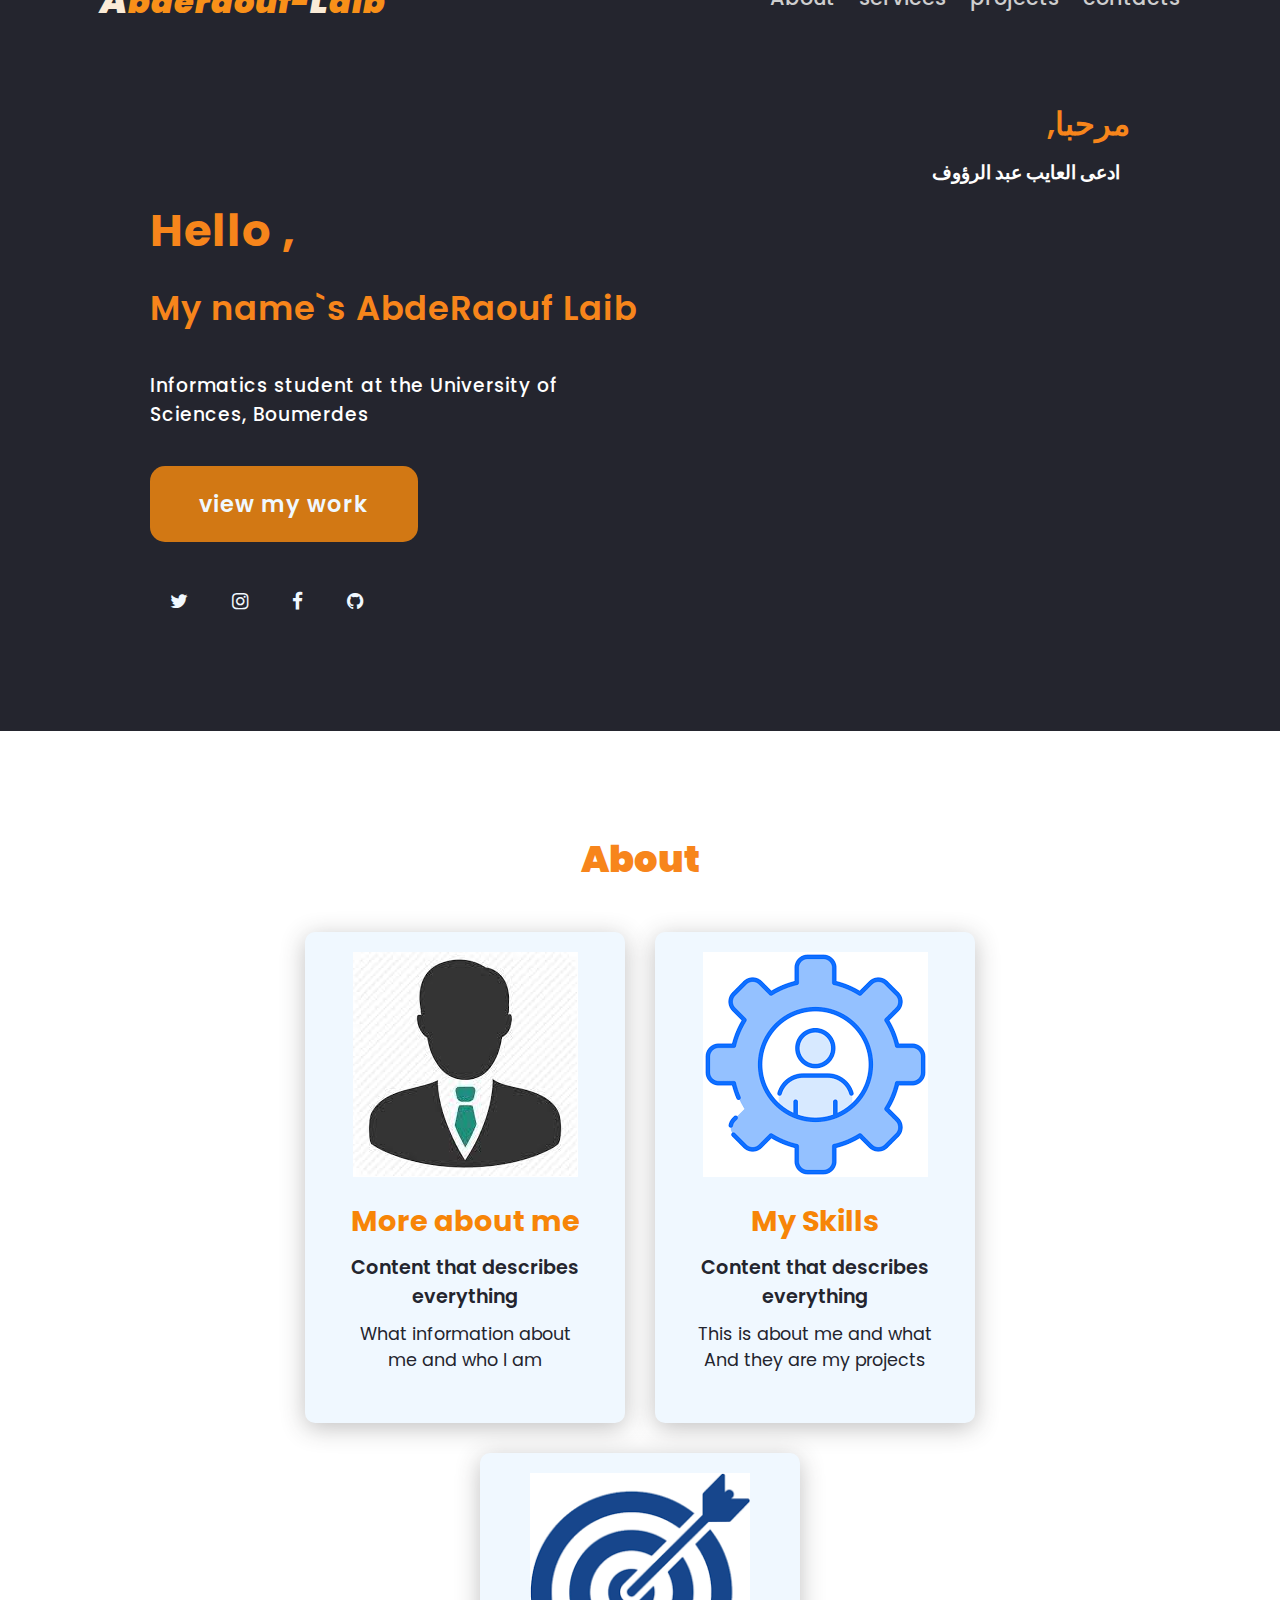
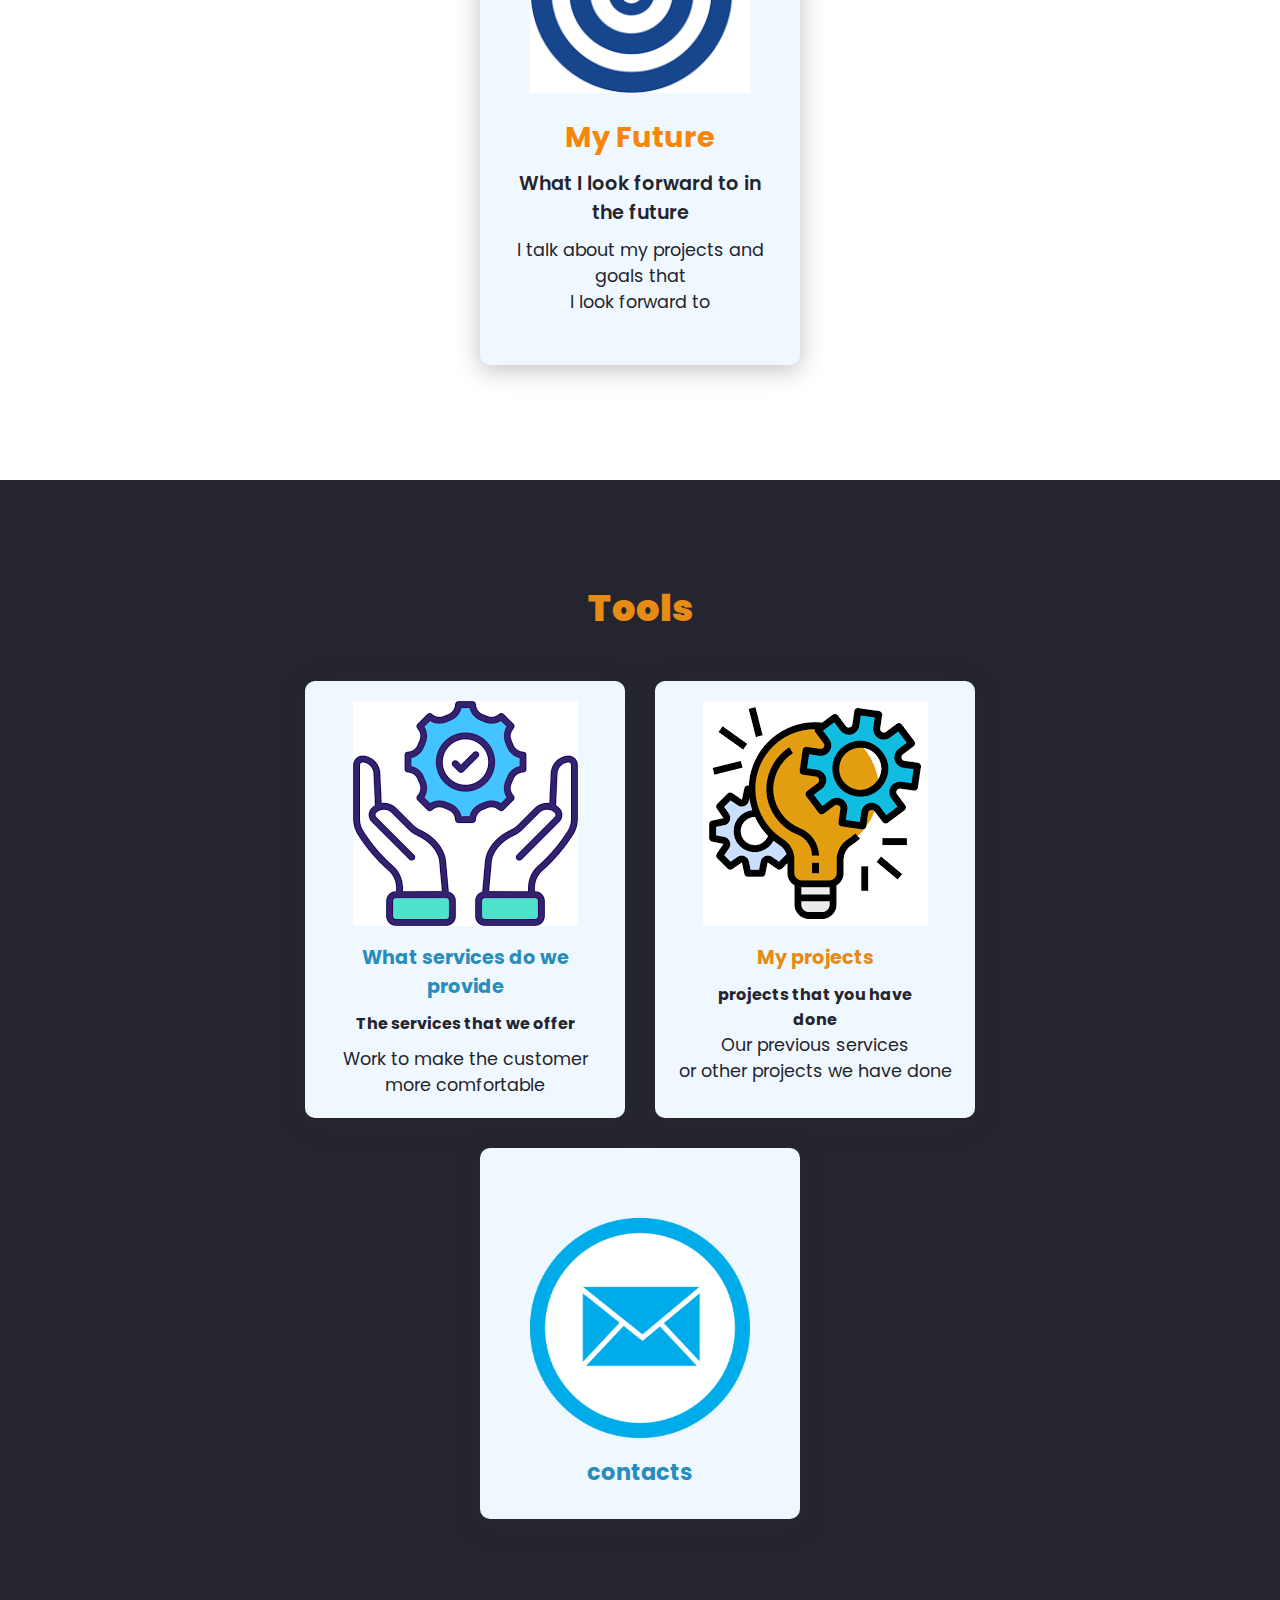
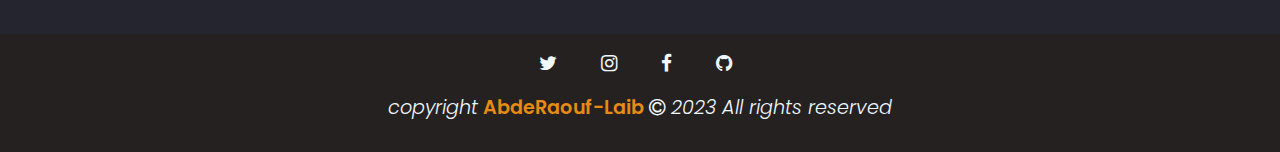
==== index.html @ 7e6e9ca3 "index file" ====
<!DOCTYPE html>
<html lang="en">
<head>
    <meta charset="UTF-8">
    <meta http-equiv="X-UA-Compatible" content="IE=edge">
    <meta name="viewport" content="width=device-width, initial-scale=1.0">
    <link rel="stylesheet" herf="https://cdnjs.cloudflare.com/ajax/libs/font-awesome/6.4.0/css/all.min.css">
    <link rel="stylesheet" href="https://cdnjs.cloudflare.com/ajax/libs/font-awesome/4.7.0/css/font-awesome.min.css">
    <link rel="stylesheet" href="style.css">
    <link rel="stylesheet" href="https://fonts.googleapis.com/css2?family=Material+Symbols+Outlined:opsz,wght,FILL,GRAD@20..48,100..700,0..1,-50..200">
    <title >AbdeRaouf_Laib</title>
</head>
<body>
    <header>
        <a href="#" class="logo" href="profil"><i><span>A</span>bde<span></span>raouf-<span>L</span>aib</i></a>
        <nav class="navigation">
            <a href="about.html">About</a>
            <a href="#service">services</a>
            <a href="#projects">projects</a>
            <a href="contacts.html">contacts</a>
        </nav>
    </header>
    <div class="page">
        <section class="main" id="profil">
            <div>
                <h1 dir="rtl">مرحبا,</h1>
                <h4 dir="rtl">ادعى العايب عبد الرؤوف</h4>
                <h2>Hello ,</h2>
                <h3><span> My name`s AbdeRaouf Laib</span></h2>
                <h3>Informatics student at the University of<br> Sciences, Boumerdes</h3>
                <a href="#projects" class="main-btn">view my work</a>
                <div class="social-icons">
                    <a href="https://twitter.com/laib_abderaouf" class="fa fa-twitter"></a>
                    <a href="https://www.instagram.com/sempayraouf/" class="fa fa-instagram"></a>
                    <a href="https://www.facebook.com/profile.php?id=100063469233881" class="fa fa-facebook"></a>
                    <a href="https://github.com/AbdeRaouf-Laib"class="fa fa-github"></a>
                </div>
            </div>
        </section>
        <section class="cards" id="about">
            <h2 class="title">About</h2>
            <div class="content">
                <div class="card">
                    <a href="about.html">            
                        <div class="icon">
                            <img src="image1.jpeg"></img>
                        </div>
                        <div class="info">
                            <h3>More about me </h3>
                            <h4>Content that describes everything</h4>
                            <p> What information about <br>me and who I am  </p>
                        </div>
                    </a>
                </div>
                <div class="card">
                    <a href="skill.html">
                        <div class="icon">
                            <img src="images 4.png"></img>
                        </div>
                        <div class="info">
                            <h3>My Skills</h3>
                            <h4>Content that describes everything</h4>
                            <p> This is about me and what And they are my projects</p>  
                        </div>
                    </a>
                </div>
                <div class="card">
                    <div class="icon">
                        <img src="image4.png" width="220"  ></img>
                    </div>
                    <div class="info">
                        <h3>My Future</h3>
                        <h4>What I look forward to in the future</h4>
                        <p> I talk about my projects and <br> goals that<br> I look forward to</p>
                    </div>
                </div>
            </div>     
        </section>
        <section class="cards1" id="projects">
            <h2 class="title2">Tools</h2>
            <div class="content">
                <div class="card">
                    <a>
                        <div class="icon1">
                            <img src="image.png"></img>
                        </div>
                        <div class="service">
                            <h3>What services do we provide </h3>
                            <h4>The services that we offer</h4>
                            <p> Work to make the customer <br>more comfortable </p>
                        </div>
                    </a>
                </div>
                <div class="card">
                <a href="projects.html">
                        <div class="icon1">
                            <img src="images2.png"></img>
                        </div>
                        <div class="projects">
                            <h3>My projects</h3>
                            <h4>projects that you have<br> done</h4>
                            <p>Our previous services <br>or other projects we have done</p>
                        </div>
                    </a>
                    </div>      
                
            <div class="card">
                <a href="contacts.html">
                    <div class="icon2">
                        <img src="image5.png" width="220"></img>
                    </div>
                    <div class="contact">
                        <h3>contacts</h3>
                        <h4></h4>
                        
                    </div>
                </a>    
            </div>
            </div>
        </section>
    </div>
     <footer class="footer">
        <div class="social-icons">
            <a href="https://twitter.com/laib_abderaouf" class="fa fa-twitter"></a>
            <a href="https://www.instagram.com/sempayraouf/" class="fa fa-instagram"></a>
            <a href="https://www.facebook.com/profile.php?id=100063469233881" class="fa fa-facebook"></a>
            <a href="https://github.com/AbdeRaouf-Laib" class="fa fa-github"></a>
        </div>
        <div class="title-footer">
            <p ><i>copyright</i> <span>AbdeRaouf-Laib </span> <i><i class="fa fa-copyright" aria-hidden="true"></i> 2023 All rights reserved</i></p >
        </div>
    </footer>
</body>
</html>
---- style.css ----
@import url('https://fonts.googleapis.com/css2?family=Poppins:ital,wght@0,100;0,200;0,300;0,400;0,500;0,600;0,700;0,800;0,900;1,100;1,200;1,300;1,400;1,500;1,600;1,700;1,800;1,900&display=swap');
*{
    font-family: 'Poppins', sans-serif;
    margin: 0;
    padding: 0;
    box-sizing: border-box;
    scroll-behavior: smooth;
}
header{
    background-color: aliceblue;
    width: 100%;
    position: fixed;
    z-index: 999;
    display: flex;
    justify-content:space-between;
    align-self: center;
    padding: 10px 100px;
}
header{
    background-color: rgb(36, 37, 46);
}
header a span{
    color:antiquewhite ;
    font-size: 1.1em;
}
.logo {
    text-decoration: none;
    color: rgb(248, 144, 25);
    font-weight: 1000;
    font-size: 2em;
    letter-spacing: 1px; 
}
.navigation{
    padding-top: 8px;
}
.navigation a{
    color: rgb(206, 206, 206);
    text-decoration: none;
    font-size: 1.3em ;
    font-weight: 500;
    padding-left:20px;
    padding-top: 30px;
}
.navigation a:hover{
    color: rgb(247, 133, 27);
    transform: scale(1.05);
    transition: 0.8s ease;
}
section{
    padding: 100px 150px;
    color: rgb(255, 255, 255);
    text-decoration: none;
}
.main{
    width: 100%;
    min-width: 100vh;
    display:block;
    align-items: center;
    background-color: rgb(36, 37, 46);
    background-size: cover;
    background-position:center;
    background-attachment: fixed;
}
.main h1{
    color: rgb(247, 133, 27);
    font-size:2em;
    font-weight: 600;
}
.main h2{
    margin-top: 10px;
    color: rgb(247, 133, 27);
    font-size: 2.8em;
    font-weight: 2000;
    letter-spacing: 1px;
}
.main h3{
    margin-top: 10px;
    color: rgb(255, 255, 255);
    font-size: 2;
    font-weight: 500;
    letter-spacing: 1px;
    margin-top: 10px;
    margin-bottom: 37px;
}
.main span{
    display: inline-block;
    margin-top: 10px;
    color: rgb(247, 133, 27);
    font-size:1.8em;
    font-weight: 600;
}
.main h4{
    margin-top: 10px;
    color: rgb(255, 254, 253);
    font-size: 1.2em;
    font: weight 700px;
    padding-right: 10px;
    letter-spacing: 3px;
}
.main-btn{
    color: aliceblue;
    background-color:rgb(210, 120, 20) ;
    text-decoration: none;
    font-size: 1.4em;
    font-weight: 600;
    display: inline-block;
    padding: 0.9375em 2.1875em;
    letter-spacing: 1px;
    border-radius: 15px;
    margin-bottom: 30px;
}
.main-btn:hover{
    color: rgb(36, 37, 46);
    background-color: rgb(240, 95, 20);
    letter-spacing: 1px;
    transform: scale(1.1);
    transition: 0.6s ease;
}
.social-icons a{
    color: aliceblue;
    font-size: 1.2em;
    padding:20px;
    text-decoration: none;
}

.title{
    display: flex;
    justify-content: center;
    color: rgb(247, 133, 27);
    font-size: 2.3em;
    font-weight: 850;
    margin-bottom:30px ;
}

.card{
    background-color:aliceblue;
    width: 20em;
    box-shadow: 0 5px 25px rgba(49, 48, 48, 0.3);
    border-radius: 10px;
    padding: 20px;
    margin: 15px;
}
.card:hover{
    transform: scale(1.1);
    transition: 0.9s ease;  
}
section a{
    text-decoration: none;
}
.icon{
    color:rgb(247, 133, 7);
    font-size:2em;
    text-align:center;
}
.content{
    display: flex;
    text-align: center;
    justify-content: center;
    flex-direction: row;
    flex-wrap: wrap;
    
}
.info h3{
    color:rgb(247, 133, 7);
    font-size: 1.8em;
    font-weight: 700;
    margin: 10px;
}
.info h4{
    color:rgb(36, 37, 46);
    font-size: 1.2em;
    font-weight: 600;
    margin: 10px;
}
.info p{
    color:rgb(36, 37, 46) ;
    font-size: 1.2em;
    font-weight: 500;
    margin: 10px;
    padding-bottom: 20px;
}
.title2{
    display: flex;
    justify-content: center;
    color: rgb(230, 139, 20);
    font-size: 2.3em;
    font-weight: 850;
    margin-bottom:30px ;
}
.service h3{
    color:rgb(41, 141, 187);
    font-size: 1.2em;
    font-weight: 700;
    margin: 10px;
}
.service h4{
    margin: 10px;
}
.projects h3{
    color:rgb(230, 139, 20);
    font-size: 1.2em;
    font-weight: 700;
    margin: 10px;
}
.icon2{
    padding-top: 50px;
}
.contact{
    color:rgb(41, 141, 187);
    font-size: 1.2em;
    font-weight: 700;
    margin: 10px;
}
.cards1{
    background-color: rgb(36, 37, 46) ;
}

.projects h4 {
    color:rgb(36, 37, 46);
} 
.contact h4 {
    color:rgb(36, 37, 46);
} 
.service h4 {
    color:rgb(36, 37, 46);
}
.card p{
    font-size: 1.1em;
    font-weight: 400;  
}
.service p {
    color:rgb(36, 37, 46);
} 
.contact p {
    color:rgb(36, 37, 46);
} 
.projects p {
    color:rgb(36, 37, 46);
}
footer{
    background-color: rgb(37, 33, 33);
    color:aliceblue;
    padding: em;
}
.title-footer{
    font-size: 1.2em;
    font-weight: 350;
    text-align: center;
    padding-bottom: 30px;
}
.title-footer span{
    font-weight: 600;
    color: rgb(230, 139, 20);
}
.footer .social-icons{
    font-size: 1em;
    text-align: center;
    padding: 0 10px 0 0;
}


@media (max-width:1023px){
    header{
        padding: 12px 20px;
    }

    .navigation a{
        padding-left: 10px;
    }

    .title{
        font-size: 1.8em;
    }

    section{
        padding: 80px 20px;
    }

    .main-content h2{
        font-size: 1em;
    }

    .main-content h3{
        font-size: 1.6em;
    }

    .content{
        flex-direction: column;
        align-items: center;
    }

}
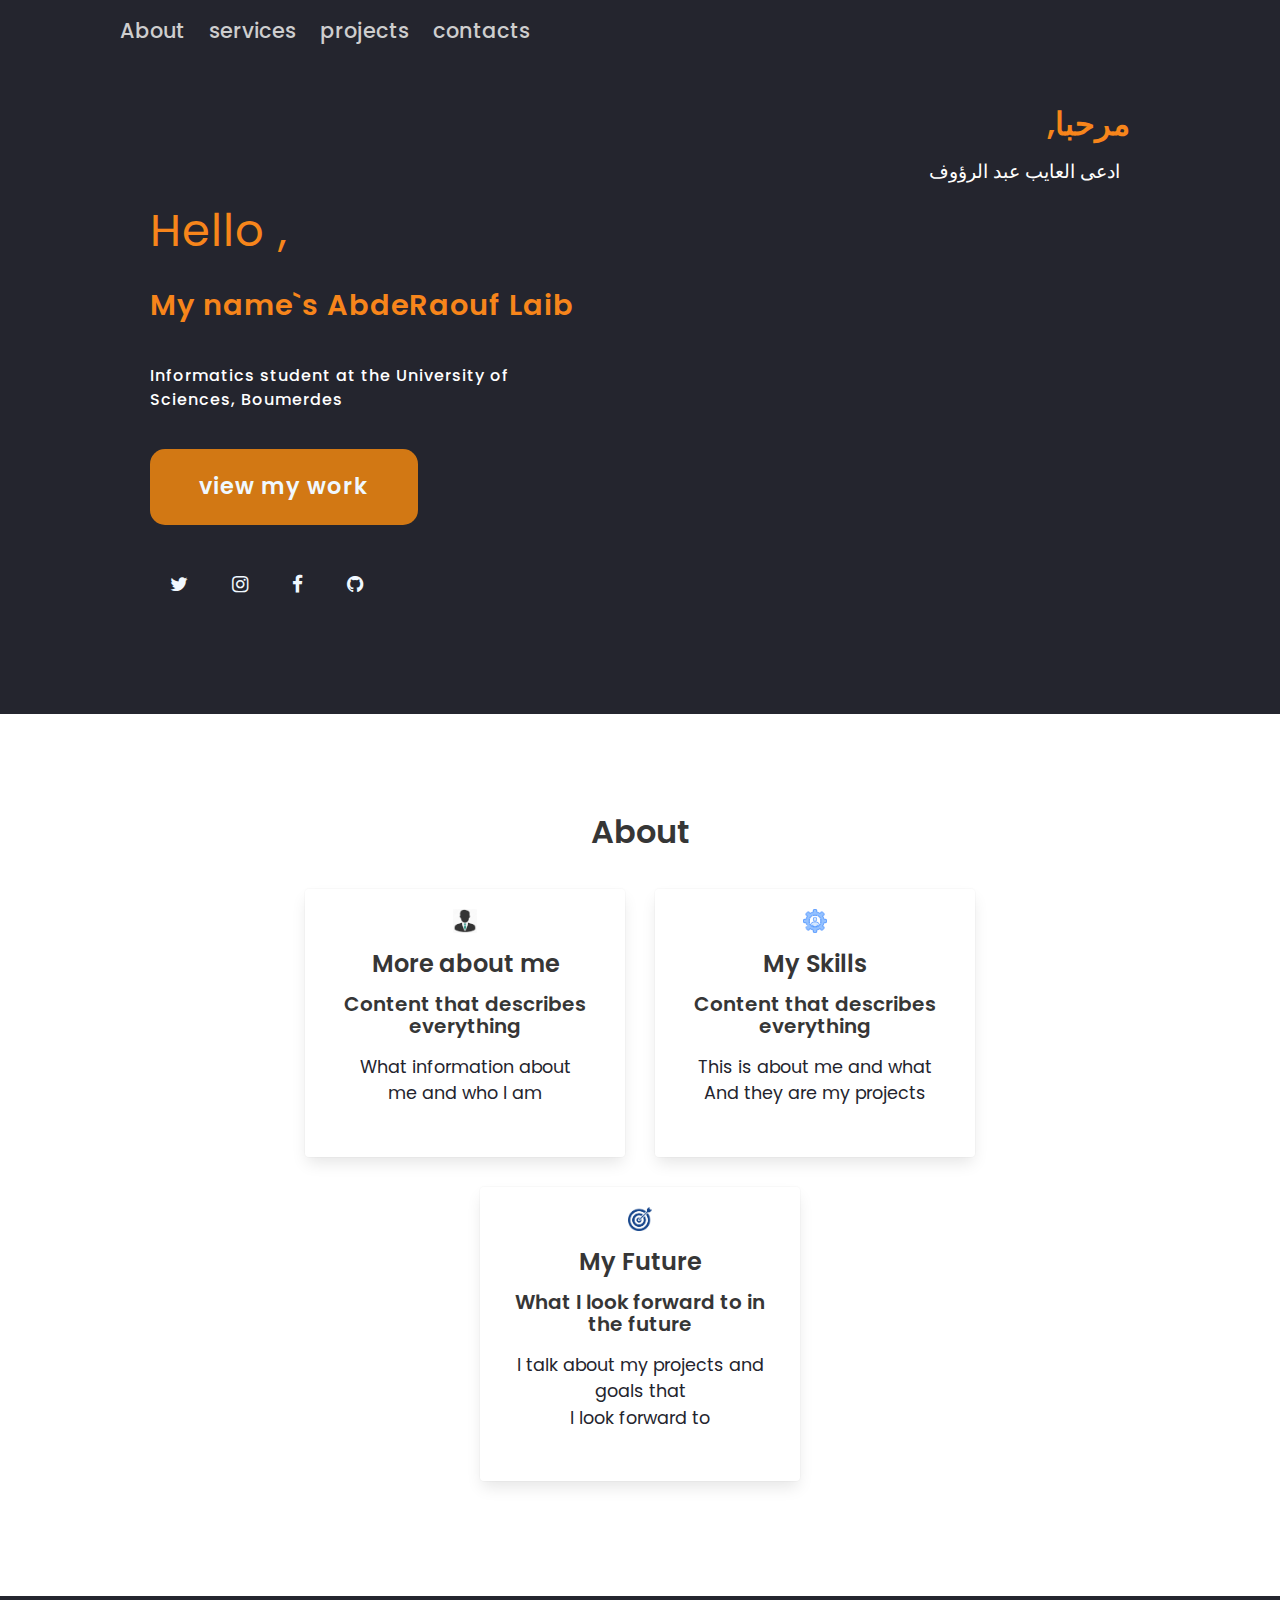
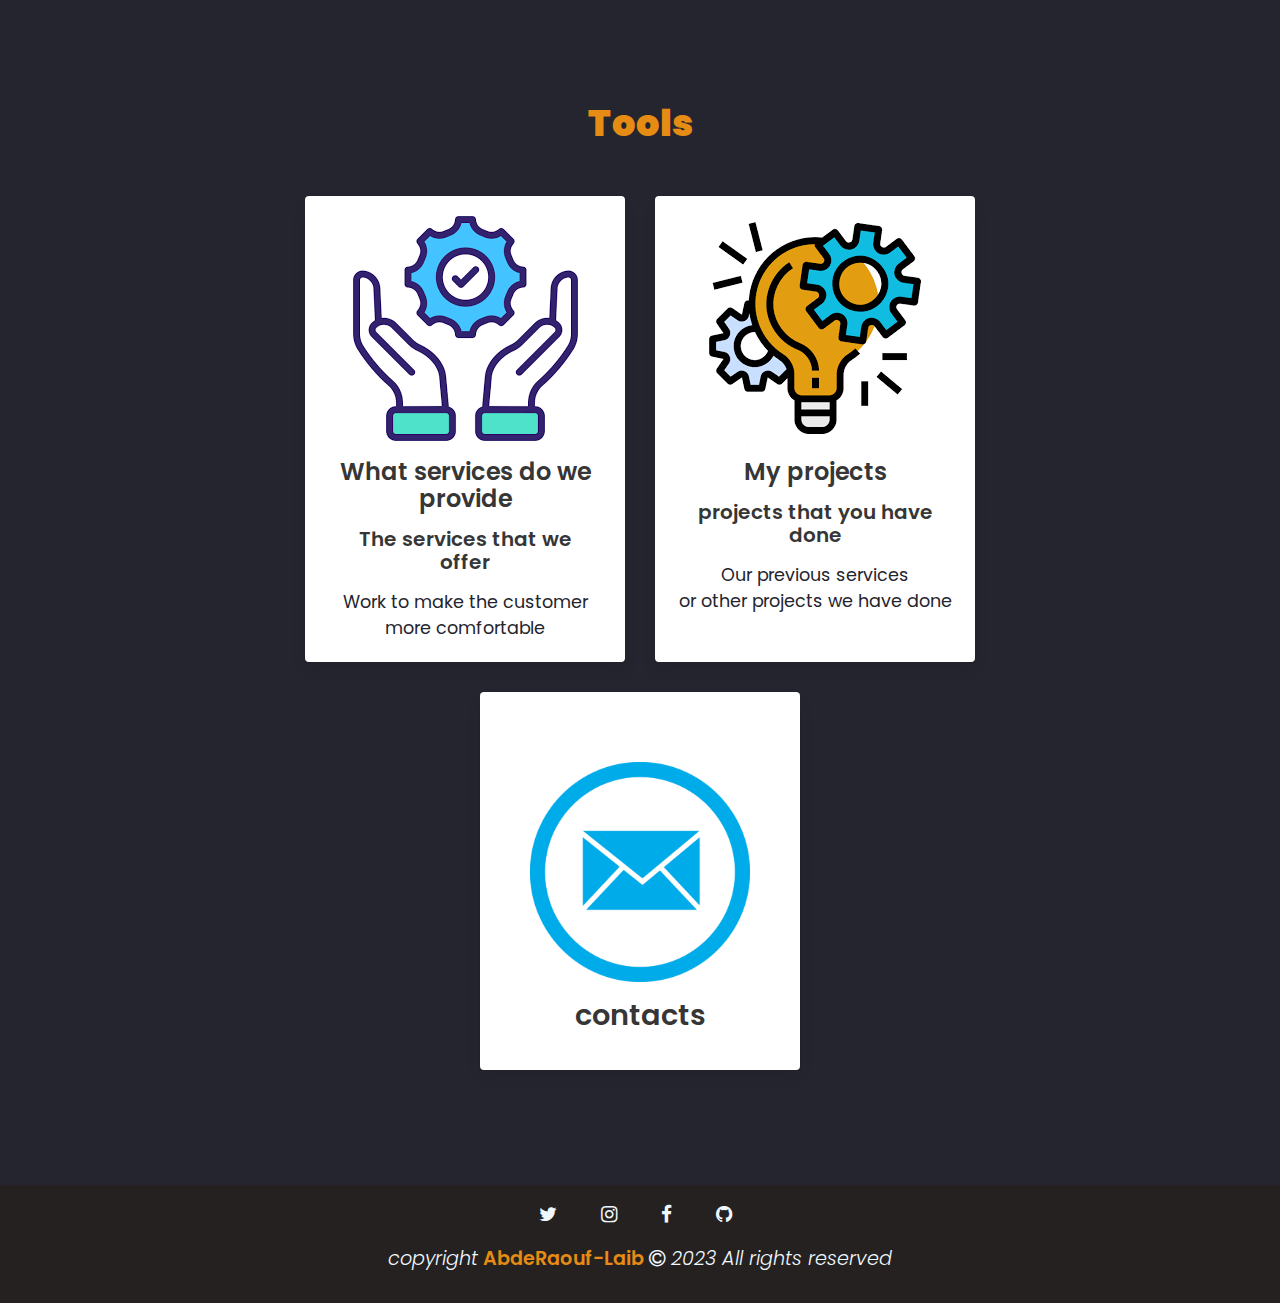
==== commit 0c15d324: "Restructure project and using Bulma CSS" ====
--- a/index.html
+++ b/index.html
@@ -6,7 +6,8 @@
     <meta name="viewport" content="width=device-width, initial-scale=1.0">
     <link rel="stylesheet" herf="https://cdnjs.cloudflare.com/ajax/libs/font-awesome/6.4.0/css/all.min.css">
     <link rel="stylesheet" href="https://cdnjs.cloudflare.com/ajax/libs/font-awesome/4.7.0/css/font-awesome.min.css">
-    <link rel="stylesheet" href="style.css">
+    <link rel="stylesheet" href="assets/css/style.css">
+    <link rel="stylesheet" href="assets/css/bulma.min.css">
     <link rel="stylesheet" href="https://fonts.googleapis.com/css2?family=Material+Symbols+Outlined:opsz,wght,FILL,GRAD@20..48,100..700,0..1,-50..200">
     <title >AbdeRaouf_Laib</title>
 </head>
@@ -28,7 +29,10 @@
                 <h2>Hello ,</h2>
                 <h3><span> My name`s AbdeRaouf Laib</span></h2>
                 <h3>Informatics student at the University of<br> Sciences, Boumerdes</h3>
-                <a href="#projects" class="main-btn">view my work</a>
+                <div class="div-btn">
+                    <a href="#projects" class="main-btn">view my work</a>
+                </div>
+                
                 <div class="social-icons">
                     <a href="https://twitter.com/laib_abderaouf" class="fa fa-twitter"></a>
                     <a href="https://www.instagram.com/sempayraouf/" class="fa fa-instagram"></a>
@@ -43,7 +47,7 @@
                 <div class="card">
                     <a href="about.html">            
                         <div class="icon">
-                            <img src="image1.jpeg"></img>
+                            <img src="assets/images/image1.jpeg"></img>
                         </div>
                         <div class="info">
                             <h3>More about me </h3>
@@ -55,7 +59,7 @@
                 <div class="card">
                     <a href="skill.html">
                         <div class="icon">
-                            <img src="images 4.png"></img>
+                            <img src="assets/images/images 4.png"></img>
                         </div>
                         <div class="info">
                             <h3>My Skills</h3>
@@ -66,7 +70,7 @@
                 </div>
                 <div class="card">
                     <div class="icon">
-                        <img src="image4.png" width="220"  ></img>
+                        <img src="assets/images/image4.png" width="220"  ></img>
                     </div>
                     <div class="info">
                         <h3>My Future</h3>
@@ -82,7 +86,7 @@
                 <div class="card">
                     <a>
                         <div class="icon1">
-                            <img src="image.png"></img>
+                            <img src="assets/images/image.png"></img>
                         </div>
                         <div class="service">
                             <h3>What services do we provide </h3>
@@ -94,7 +98,7 @@
                 <div class="card">
                 <a href="projects.html">
                         <div class="icon1">
-                            <img src="images2.png"></img>
+                            <img src="assets/images/images2.png"></img>
                         </div>
                         <div class="projects">
                             <h3>My projects</h3>
@@ -107,7 +111,7 @@
             <div class="card">
                 <a href="contacts.html">
                     <div class="icon2">
-                        <img src="image5.png" width="220"></img>
+                        <img src="assets/images/image5.png" width="220"></img>
                     </div>
                     <div class="contact">
                         <h3>contacts</h3>
@@ -119,7 +123,7 @@
             </div>
         </section>
     </div>
-     <footer class="footer">
+     <footer>
         <div class="social-icons">
             <a href="https://twitter.com/laib_abderaouf" class="fa fa-twitter"></a>
             <a href="https://www.instagram.com/sempayraouf/" class="fa fa-instagram"></a>
--- a/assets/css/style.css
+++ b/assets/css/style.css
@@ -0,0 +1,507 @@
+@import url('https://fonts.googleapis.com/css2?family=Poppins:ital,wght@0,100;0,200;0,300;0,400;0,500;0,600;0,700;0,800;0,900;1,100;1,200;1,300;1,400;1,500;1,600;1,700;1,800;1,900&display=swap');
+*{
+    font-family: 'Poppins', sans-serif;
+    margin: 0;
+    padding: 0;
+    box-sizing: border-box;
+    scroll-behavior: smooth;
+}
+header{
+    background-color: aliceblue;
+    width: 100%;
+    position: fixed;
+    z-index: 999;
+    display: flex;
+    justify-content:space-between;
+    align-self: center;
+    padding: 10px 100px;
+}
+header{
+    background-color: rgb(36, 37, 46);
+}
+header a span{
+    color:antiquewhite ;
+    font-size: 1.1em;
+}
+.logo {
+    text-decoration: none;
+    color: rgb(248, 144, 25);
+    font-weight: 1000;
+    font-size: 2em;
+    letter-spacing: 1px; 
+}
+.navigation{
+    padding-top: 8px;
+}
+.navigation a{
+    color: rgb(206, 206, 206);
+    text-decoration: none;
+    font-size: 1.3em ;
+    font-weight: 500;
+    padding-left:20px;
+    padding-top: 30px;
+}
+.navigation a:hover{
+    color: rgb(247, 133, 27);
+    transform: scale(1.05);
+    transition: 0.8s ease;
+}
+section{
+    padding: 100px 150px;
+    color: rgb(255, 255, 255);
+    text-decoration: none;
+}
+.main{
+    width: 100%;
+    min-width: 100vh;
+    display:block;
+    align-items: center;
+    background-color: rgb(36, 37, 46);
+    background-size: cover;
+    background-position:center;
+    background-attachment: fixed;
+}
+.main h1{
+    color: rgb(247, 133, 27);
+    font-size:2em;
+    font-weight: 600;
+}
+.main h2{
+    margin-top: 10px;
+    color: rgb(247, 133, 27);
+    font-size: 2.8em;
+    font-weight: 2000;
+    letter-spacing: 1px;
+}
+.main h3{
+    margin-top: 10px;
+    color: rgb(255, 255, 255);
+    font-size: 2;
+    font-weight: 500;
+    letter-spacing: 1px;
+    margin-top: 10px;
+    margin-bottom: 37px;
+}
+.main span{
+    display: inline-block;
+    margin-top: 10px;
+    color: rgb(247, 133, 27);
+    font-size:1.8em;
+    font-weight: 600;
+}
+.main h4{
+    margin-top: 10px;
+    color: rgb(255, 254, 253);
+    font-size: 1.2em;
+    font: weight 700px;
+    padding-right: 10px;
+    letter-spacing: 3px;
+}
+.main-btn{
+    color: aliceblue;
+    background-color:rgb(210, 120, 20) ;
+    text-decoration: none;
+    font-size: 1.4em;
+    font-weight: 600;
+    display: inline-block;
+    padding: 0.9375em 2.1875em;
+    letter-spacing: 1px;
+    border-radius: 15px;
+    margin-bottom: 30px;
+}
+.main-btn:hover{
+    color: rgb(36, 37, 46);
+    background-color: rgb(240, 95, 20);
+    letter-spacing: 1px;
+    transform: scale(1.1);
+    transition: 0.6s ease;
+}
+.social-icons a{
+    color: aliceblue;
+    font-size: 1.2em;
+    padding:20px;
+    text-decoration: none;
+}
+.title{
+    display: flex;
+    justify-content: center;
+    color: rgb(247, 133, 27);
+    font-size: 2.3em;
+    font-weight: 850;
+    margin-bottom:30px ;
+}
+.card{
+    background-color:aliceblue;
+    width: 20em;
+    box-shadow: 0 5px 25px rgba(49, 48, 48, 0.3);
+    border-radius: 10px;
+    padding: 20px;
+    margin: 15px;
+}
+.card:hover{
+    transform: scale(1.1);
+    transition: 0.9s ease;  
+}
+section a{
+    text-decoration: none;
+}
+.icon{
+    color:rgb(247, 133, 7);
+    font-size:2em;
+    text-align:center;
+}
+.content{
+    display: flex;
+    text-align: center;
+    justify-content: center;
+    flex-direction: row;
+    flex-wrap: wrap;
+    
+}
+.info h3{
+    color:rgb(247, 133, 7);
+    font-size: 1.8em;
+    font-weight: 700;
+    margin: 10px;
+}
+.info h4{
+    color:rgb(36, 37, 46);
+    font-size: 1.2em;
+    font-weight: 600;
+    margin: 10px;
+}
+.info p{
+    color:rgb(36, 37, 46) ;
+    font-size: 1.2em;
+    font-weight: 500;
+    margin: 10px;
+    padding-bottom: 20px;
+}
+.title2{
+    display: flex;
+    justify-content: center;
+    color: rgb(230, 139, 20);
+    font-size: 2.3em;
+    font-weight: 850;
+    margin-bottom:30px ;
+}
+.service h3{
+    color:rgb(41, 141, 187);
+    font-size: 1.2em;
+    font-weight: 700;
+    margin: 10px;
+}
+.service h4{
+    margin: 10px;
+}
+.projects h3{
+    color:rgb(230, 139, 20);
+    font-size: 1.2em;
+    font-weight: 700;
+    margin: 10px;
+}
+.icon2{
+    padding-top: 50px;
+}
+.contact{
+    color:rgb(41, 141, 187);
+    font-size: 1.2em;
+    font-weight: 700;
+    margin: 10px;
+}
+.cards1{
+    background-color: rgb(36, 37, 46) ;
+}
+.projects h4 {
+    color:rgb(36, 37, 46);
+} 
+.contact h4 {
+    color:rgb(36, 37, 46);
+} 
+.service h4 {
+    color:rgb(36, 37, 46);
+}
+.card p{
+    font-size: 1.1em;
+    font-weight: 400;  
+}
+.service p {
+    color:rgb(36, 37, 46);
+} 
+.contact p {
+    color:rgb(36, 37, 46);
+} 
+.projects p {
+    color:rgb(36, 37, 46);
+}
+footer{
+    background-color: rgb(37, 33, 33);
+    color:aliceblue;
+    padding: em;
+}
+.title-footer{
+    font-size: 1.2em;
+    font-weight: 350;
+    text-align: center;
+    padding-bottom: 30px;
+}
+.title-footer span{
+    font-weight: 600;
+    color: rgb(230, 139, 20);
+}
+footer .social-icons{
+    font-size: 1em;
+    text-align: center;
+    padding: 0 10px 0 0;
+}
+
+
+@media (max-width:375px){
+    *{
+        font-family: 'Poppins', sans-serif;
+        margin: 0;
+        padding: 0;
+        box-sizing: border-box;
+        scroll-behavior: smooth;
+    }
+    header{
+        padding: 10px;
+        position:absolute;
+        display: flex;
+        align-self: center;
+        flex-direction: column;
+        flex-wrap: wrap;
+    }
+    header a span{
+        font-size: 1em;
+    }
+    .logo{
+        font-weight: 1000;
+        font-size: 1.5em;
+        text-align: center;
+        
+    }
+    .navigation{
+        padding-top: 15px ;
+    }
+    .navigation a{
+        color: rgb(206, 206, 206);
+        text-decoration: none;
+        font-size: 1.1em;
+        font-weight: 500;
+        padding-left: 13px;
+    }
+    section{
+        padding: 140px 0px 0 0px;
+        color: rgb(255, 255, 255);
+        text-decoration: none;
+    }
+    .main{
+        min-width: 0vh;
+        display:block;
+        align-items: center;
+        background-color: rgb(36, 37, 46);
+        background-size: cover;
+        background-position:center;
+        background-attachment: fixed;
+    }
+    .main h1{
+        color: rgb(247, 133, 27);
+        font-size:2em;
+        font-weight: 600;
+    }
+    .main h2{
+        margin-top: 10px;
+        color: rgb(247, 133, 27);
+        font-size: 2.8em;
+        font-weight: 2000;
+        letter-spacing: 1px;
+    }
+    .main h3{
+        margin-top: 10px;
+        color: rgb(255, 255, 255);
+        font-size: 2;
+        font-weight: 500;
+        letter-spacing: 1px;
+        margin-top: 10px;
+        margin-bottom: 37px;
+    }
+    .main span{
+        display: inline-block;
+        margin-top: 10px;
+        color: rgb(247, 133, 27);
+        font-size:1.8em;
+        font-weight: 600;
+    }
+    .main h4{
+        margin-top: 10px;
+        color: rgb(255, 254, 253);
+        font-size: 1.2em;
+        font: weight 700px;
+        padding-right: 10px;
+        letter-spacing: 3px;
+    }
+    .main-btn{
+        color: aliceblue;
+        background-color:rgb(210, 120, 20) ;
+        text-decoration: none;
+        font-size: 1.4em;
+        font-weight: 600;
+        display: inline-block;
+        margin-left: 55px;
+        padding: 0.9375em 2.1875em;
+        letter-spacing: 1px;
+        border-radius: 15px;
+        margin-bottom: 30px;
+    }
+    .main-btn:hover{
+        color: rgb(36, 37, 46);
+        background-color: rgb(240, 95, 20);
+        letter-spacing: 1px;
+        transform: scale(1.1);
+        transition: 0.6s ease;
+    }
+    .social-icons{
+        padding-left: 40px;
+    }
+    .social-icons a{
+        color: aliceblue;
+        font-size: 1.2em;
+        padding:20px;
+        text-decoration: none;
+    }
+    .title{
+        display: flex;
+        justify-content: center;
+        color: rgb(247, 133, 27);
+        font-size: 2.3em;
+        font-weight: 850;
+        margin-bottom:30px ;
+    }
+    .card{
+        background-color:aliceblue;
+        width: 20em;
+        box-shadow: 0 5px 25px rgba(49, 48, 48, 0.3);
+        border-radius: 10px;
+        padding: 20px;
+        margin: 15px;
+    }
+    .card:hover{
+        transform: scale(1.1);
+        transition: 0.9s ease;  
+    }
+    section a{
+        text-decoration: none;
+    }
+    .icon{
+        color:rgb(247, 133, 7);
+        font-size:2em;
+        text-align:center;
+    }
+    .content{
+        display: flex;
+        text-align: center;
+        justify-content: center;
+        flex-direction: row;
+        flex-wrap: wrap;
+        
+    }
+    .info h3{
+        color:rgb(247, 133, 7);
+        font-size: 1.8em;
+        font-weight: 700;
+        margin: 10px;
+    }
+    .info h4{
+        color:rgb(36, 37, 46);
+        font-size: 1.2em;
+        font-weight: 600;
+        margin: 10px;
+    }
+    .info p{
+        color:rgb(36, 37, 46) ;
+        font-size: 1.2em;
+        font-weight: 500;
+        margin: 10px;
+        padding-bottom: 20px;
+    }
+    .title2{
+        display: flex;
+        justify-content: center;
+        color: rgb(230, 139, 20);
+        font-size: 2.3em;
+        font-weight: 850;
+        margin-bottom:30px ;
+    }
+    .service h3{
+        color:rgb(41, 141, 187);
+        font-size: 1.2em;
+        font-weight: 700;
+        margin: 10px;
+    }
+    .service h4{
+        margin: 10px;
+    }
+    .projects h3{
+        color:rgb(230, 139, 20);
+        font-size: 1.2em;
+        font-weight: 700;
+        margin: 10px;
+    }
+    .icon2{
+        padding-top: 50px;
+    }
+    .contact{
+        color:rgb(41, 141, 187);
+        font-size: 1.2em;
+        font-weight: 700;
+        margin: 10px;
+    }
+    .cards1{
+        background-color: rgb(36, 37, 46) ;
+    }
+    .projects h4 {
+        color:rgb(36, 37, 46);
+    } 
+    .contact h4 {
+        color:rgb(36, 37, 46);
+    } 
+    .service h4 {
+        color:rgb(36, 37, 46);
+    }
+    .card p{
+        font-size: 1.1em;
+        font-weight: 400;  
+    }
+    .service p {
+        color:rgb(36, 37, 46);
+    } 
+    .contact p {
+        color:rgb(36, 37, 46);
+    } 
+    .projects p {
+        color:rgb(36, 37, 46);
+    }
+    footer{
+        background-color: rgb(37, 33, 33);
+        color:aliceblue;
+        padding: em;
+    }
+    .title-footer{
+        font-size: 1.2em;
+        font-weight: 350;
+        text-align: center;
+        padding-bottom: 30px;
+    }
+    .title-footer span{
+        font-weight: 600;
+        color: rgb(230, 139, 20);
+    }
+    footer .social-icons{
+        color: aliceblue;
+        font-size: 1.2em;
+        padding: 13px;
+        text-decoration: none;
+        margin-left: 40px;
+    }
+}
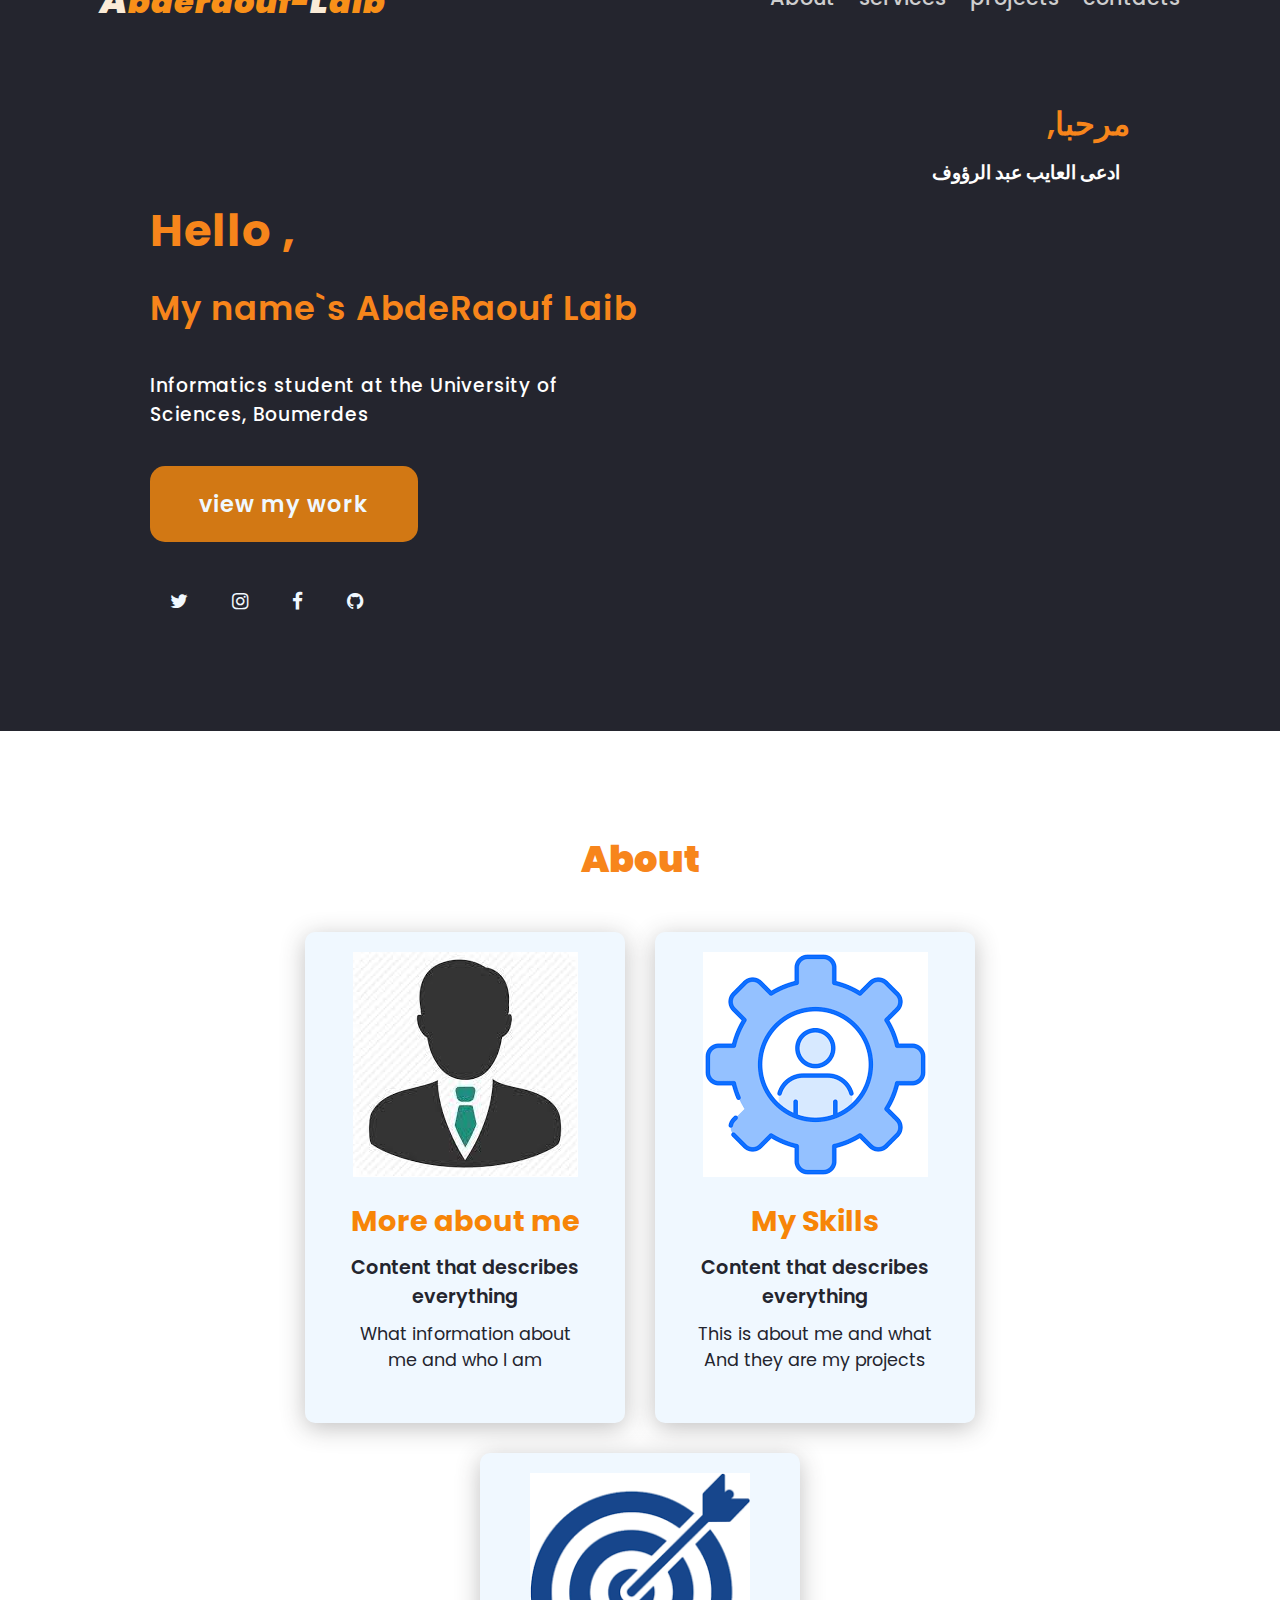
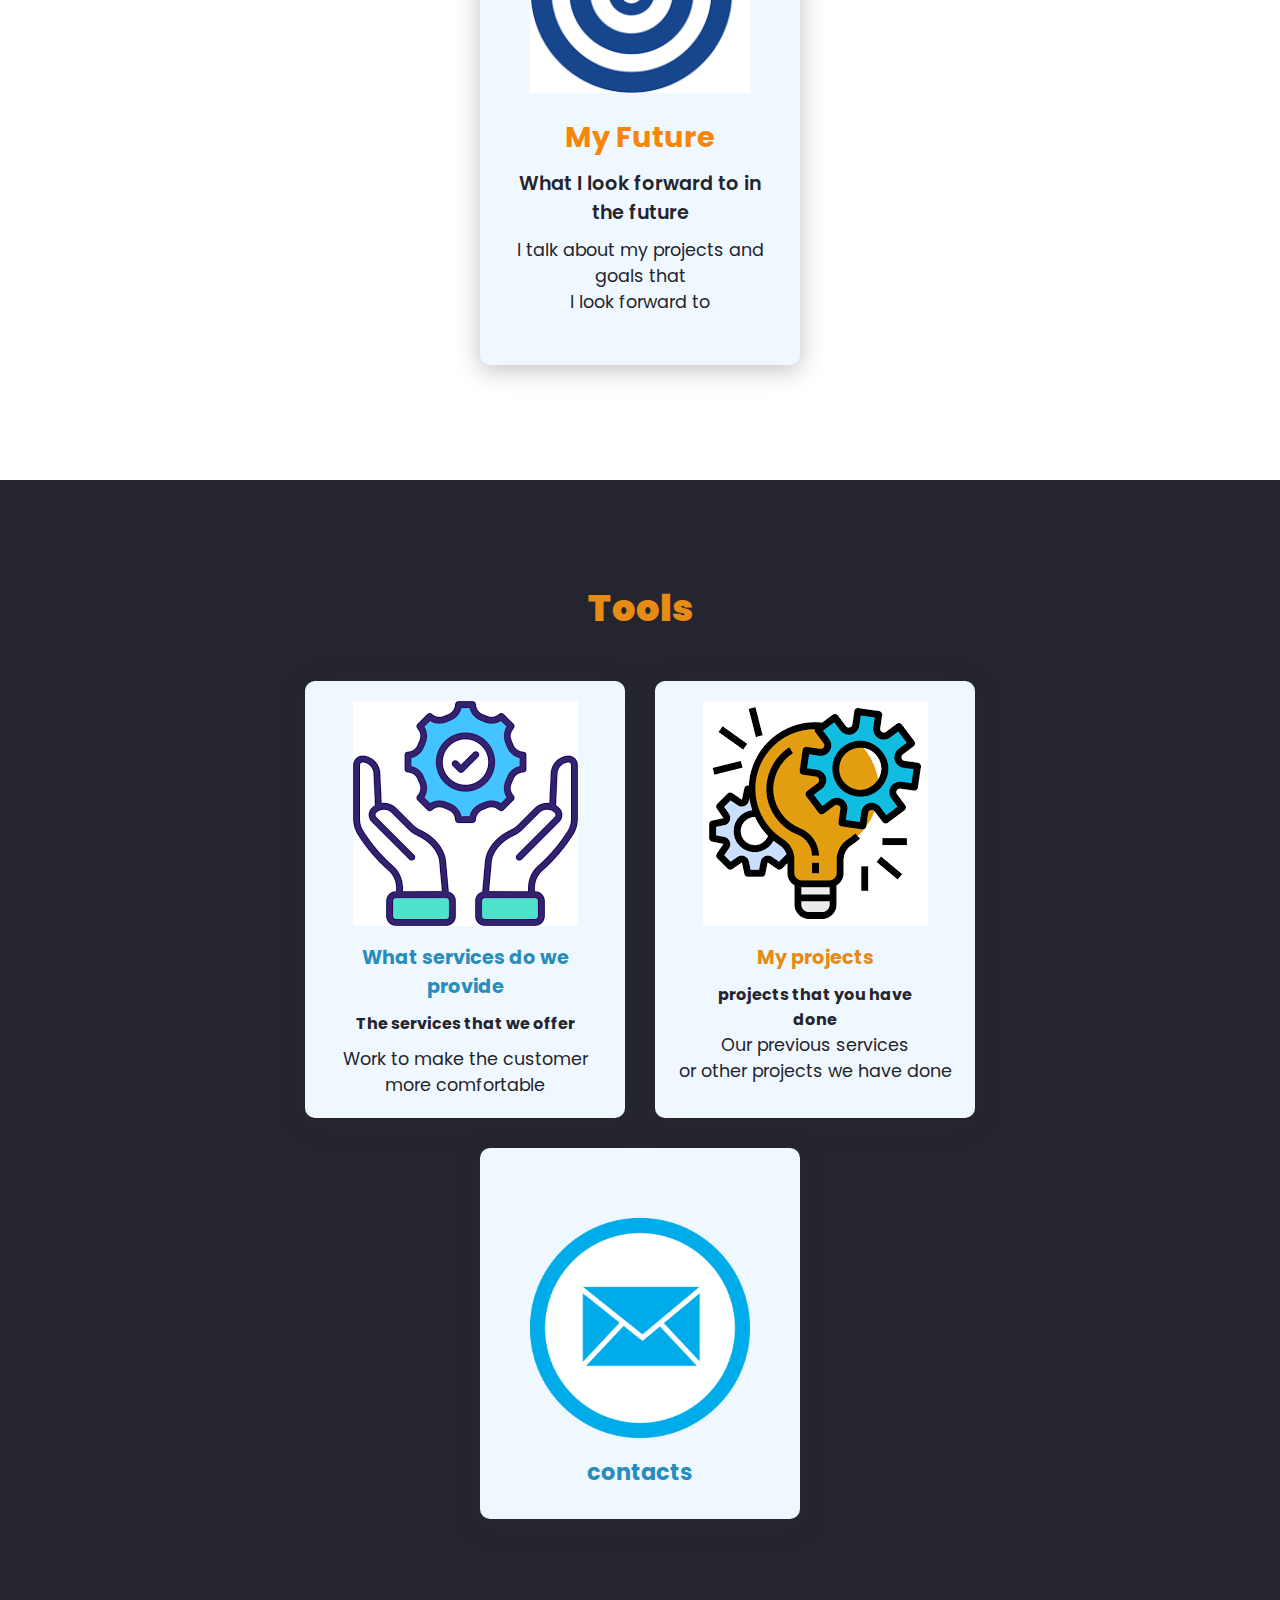
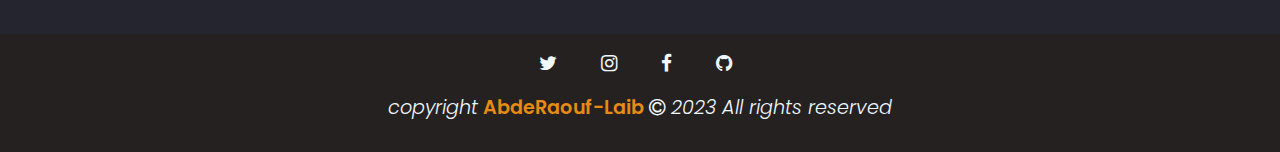
==== commit e2aa55e7: "resrtruct" ====
--- a/index.html
+++ b/index.html
@@ -7,7 +7,6 @@
     <link rel="stylesheet" herf="https://cdnjs.cloudflare.com/ajax/libs/font-awesome/6.4.0/css/all.min.css">
     <link rel="stylesheet" href="https://cdnjs.cloudflare.com/ajax/libs/font-awesome/4.7.0/css/font-awesome.min.css">
     <link rel="stylesheet" href="assets/css/style.css">
-    <link rel="stylesheet" href="assets/css/bulma.min.css">
     <link rel="stylesheet" href="https://fonts.googleapis.com/css2?family=Material+Symbols+Outlined:opsz,wght,FILL,GRAD@20..48,100..700,0..1,-50..200">
     <title >AbdeRaouf_Laib</title>
 </head>
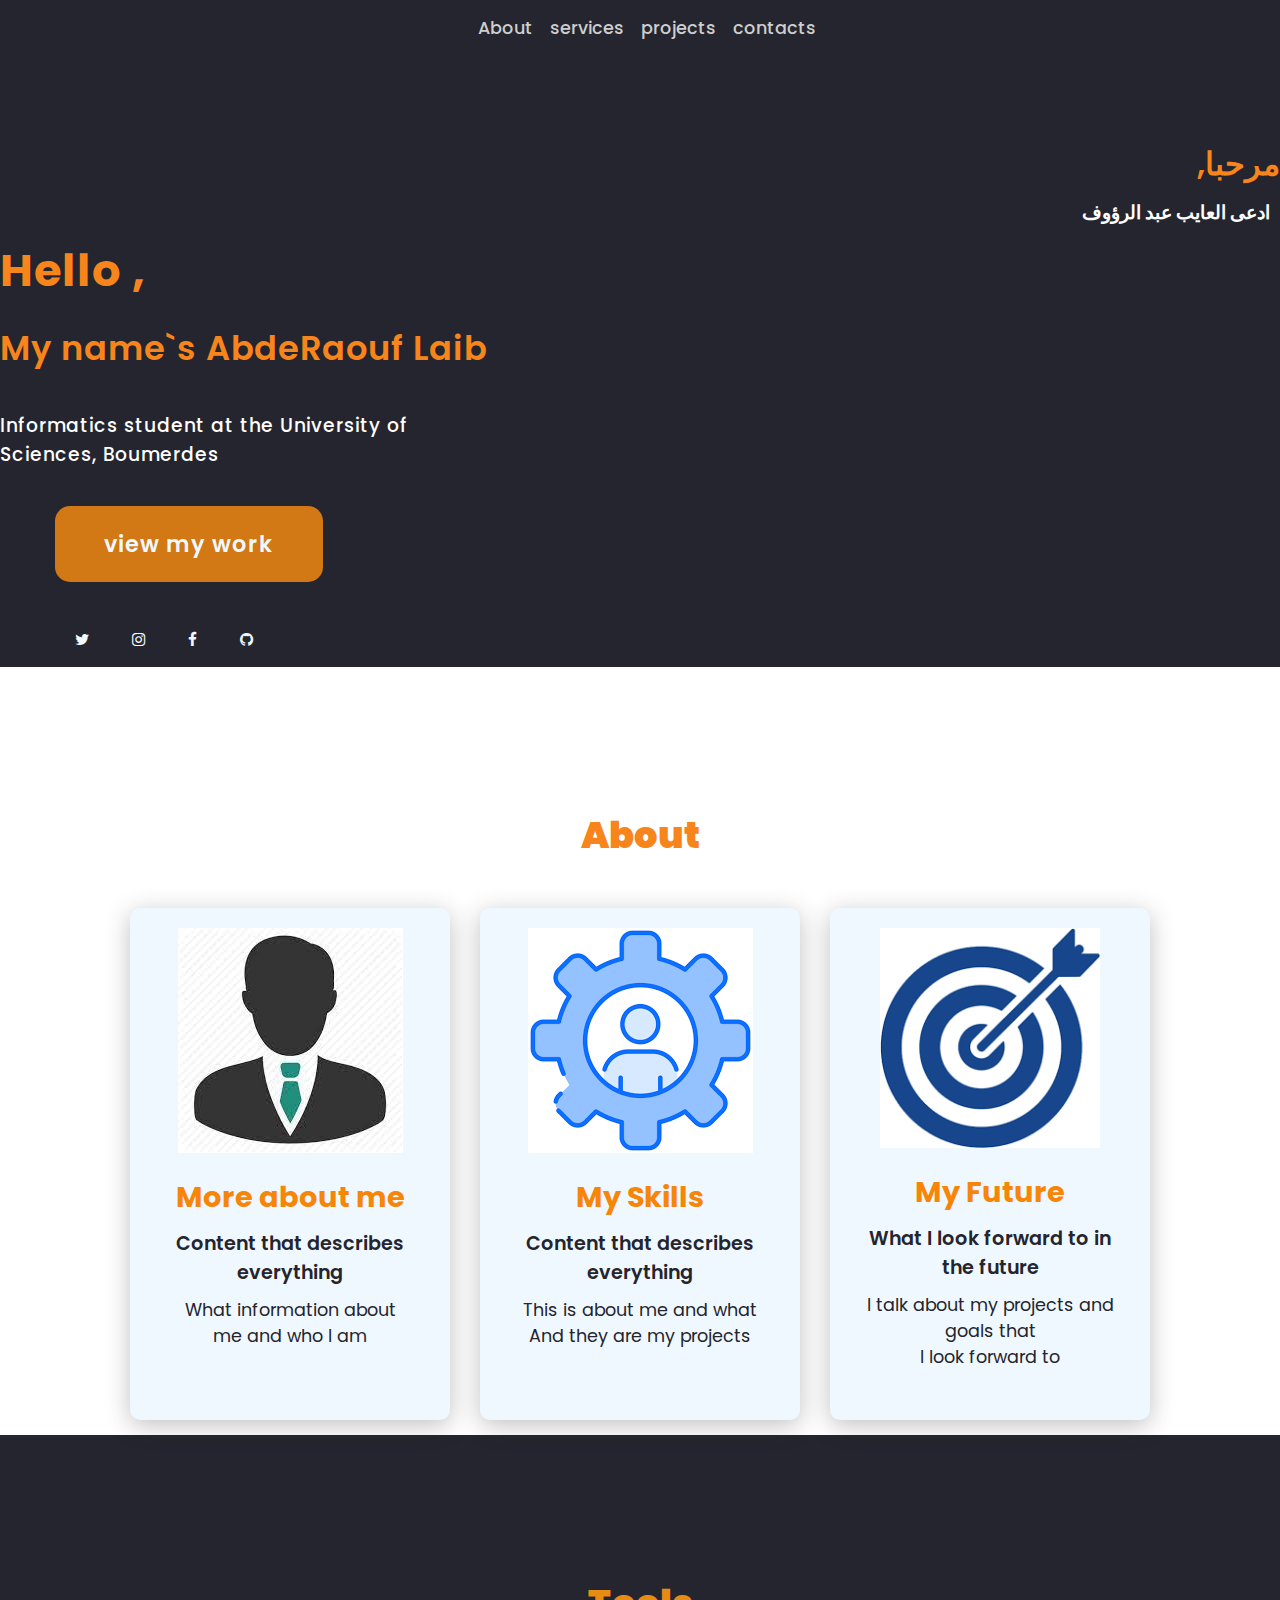
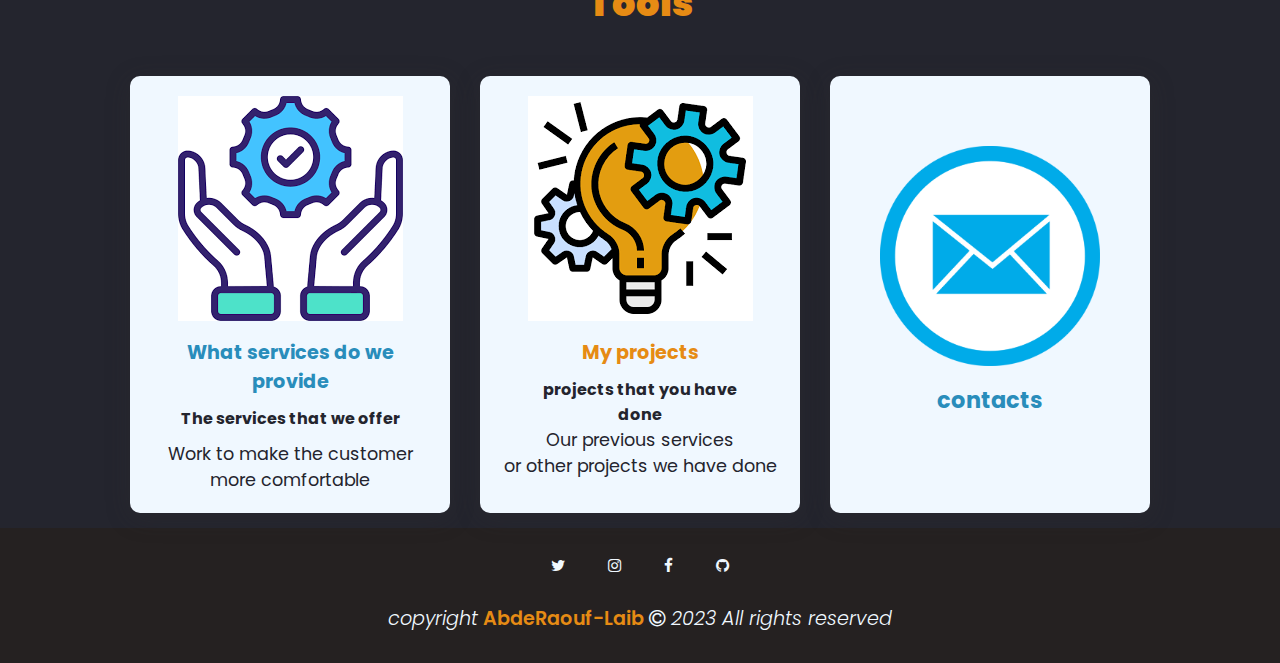
==== commit e45efbdd: "off" ====
--- a/index.html
+++ b/index.html
@@ -12,11 +12,11 @@
 </head>
 <body>
     <header>
-        <a href="#" class="logo" href="profil"><i><span>A</span>bde<span></span>raouf-<span>L</span>aib</i></a>
+        <a href="index.html" class="logo" href="profil"><i><span>A</span>bde<span></span>raouf-<span>L</span>aib</i></a>
         <nav class="navigation">
             <a href="about.html">About</a>
-            <a href="#service">services</a>
-            <a href="#projects">projects</a>
+            <a href="#not-found">services</a>
+            <a href="projects.html">projects</a>
             <a href="contacts.html">contacts</a>
         </nav>
     </header>
--- a/assets/css/style.css
+++ b/assets/css/style.css
@@ -256,24 +256,11 @@
 }
 
 
-@media (max-width:375px){
-    *{
-        font-family: 'Poppins', sans-serif;
-        margin: 0;
-        padding: 0;
-        box-sizing: border-box;
-        scroll-behavior: smooth;
-    }
+@media (max-width:1300px){
     header{
         padding: 10px;
-        position:absolute;
-        display: flex;
-        align-self: center;
+        position:absolute; 
         flex-direction: column;
-        flex-wrap: wrap;
-    }
-    header a span{
-        font-size: 1em;
     }
     .logo{
         font-weight: 1000;
@@ -283,6 +270,7 @@
     }
     .navigation{
         padding-top: 15px ;
+        text-align: center;
     }
     .navigation a{
         color: rgb(206, 206, 206);
@@ -293,54 +281,85 @@
     }
     section{
         padding: 140px 0px 0 0px;
-        color: rgb(255, 255, 255);
-        text-decoration: none;
     }
     .main{
         min-width: 0vh;
         display:block;
         align-items: center;
-        background-color: rgb(36, 37, 46);
         background-size: cover;
         background-position:center;
         background-attachment: fixed;
     }
-    .main h1{
-        color: rgb(247, 133, 27);
-        font-size:2em;
-        font-weight: 600;
-    }
     .main h2{
         margin-top: 10px;
-        color: rgb(247, 133, 27);
-        font-size: 2.8em;
-        font-weight: 2000;
+    }
+    .main h3{
+        margin-top: 10px;
+        margin-top: 10px;
+        margin-bottom: 37px;
+    }
+    .main span{
+        margin-top: 10px;
+    }
+    .main h4{
+        margin-top: 10px;
+        padding-right: 10px;
+    }
+    .main-btn{
+        margin-left: 55px;
+        padding: 0.9375em 2.1875em;
         letter-spacing: 1px;
-    }
-    .main h3{
-        margin-top: 10px;
-        color: rgb(255, 255, 255);
-        font-size: 2;
-        font-weight: 500;
-        letter-spacing: 1px;
-        margin-top: 10px;
-        margin-bottom: 37px;
-    }
-    .main span{
-        display: inline-block;
-        margin-top: 10px;
-        color: rgb(247, 133, 27);
-        font-size:1.8em;
-        font-weight: 600;
-    }
-    .main h4{
-        margin-top: 10px;
-        color: rgb(255, 254, 253);
-        font-size: 1.2em;
-        font: weight 700px;
-        padding-right: 10px;
-        letter-spacing: 3px;
-    }
+        border-radius: 15px;
+        margin-bottom: 30px;
+    }
+    .social-icons{
+        font-size: 0.8em;
+        padding-left: 55px;
+    }
+    .social-icons a{
+        padding:20px;
+    }
+    .card{
+        padding: 20px;
+        margin: 15px;
+    }
+    .info h3{
+        margin: 10px;
+    }
+    .info h4{
+        margin: 10px;
+    }
+    .info p{
+        margin: 10px;
+        padding-bottom: 20px;
+    }
+    .title2{
+        margin-bottom:30px ;
+    }
+    .service h3{
+        margin: 10px;
+    }
+    .service h4{
+        margin: 10px;
+    }
+    .projects h3{
+        margin: 10px;
+    }
+    .icon2{
+        padding-top: 50px;
+    }
+    .contact{
+        margin: 10px;
+    }
+    .title-footer{
+       padding-bottom: 30px;
+    }
+    footer .social-icons{
+        padding: 10px;
+        font-size: 0.8em;
+    }
+}
+@media (max-width:540px){
     .main-btn{
         color: aliceblue;
         background-color:rgb(210, 120, 20) ;
@@ -348,160 +367,23 @@
         font-size: 1.4em;
         font-weight: 600;
         display: inline-block;
-        margin-left: 55px;
-        padding: 0.9375em 2.1875em;
+        padding: 0.8375em 1.1875em;
         letter-spacing: 1px;
         border-radius: 15px;
         margin-bottom: 30px;
     }
-    .main-btn:hover{
-        color: rgb(36, 37, 46);
-        background-color: rgb(240, 95, 20);
-        letter-spacing: 1px;
-        transform: scale(1.1);
-        transition: 0.6s ease;
-    }
-    .social-icons{
-        padding-left: 40px;
-    }
-    .social-icons a{
-        color: aliceblue;
-        font-size: 1.2em;
-        padding:20px;
+   .navigation a {
+        color: rgb(206, 206, 206);
         text-decoration: none;
-    }
-    .title{
-        display: flex;
-        justify-content: center;
-        color: rgb(247, 133, 27);
-        font-size: 2.3em;
-        font-weight: 850;
-        margin-bottom:30px ;
-    }
-    .card{
-        background-color:aliceblue;
-        width: 20em;
-        box-shadow: 0 5px 25px rgba(49, 48, 48, 0.3);
-        border-radius: 10px;
-        padding: 20px;
-        margin: 15px;
-    }
-    .card:hover{
-        transform: scale(1.1);
-        transition: 0.9s ease;  
-    }
-    section a{
-        text-decoration: none;
-    }
-    .icon{
-        color:rgb(247, 133, 7);
-        font-size:2em;
-        text-align:center;
-    }
-    .content{
-        display: flex;
-        text-align: center;
-        justify-content: center;
-        flex-direction: row;
-        flex-wrap: wrap;
-        
-    }
-    .info h3{
-        color:rgb(247, 133, 7);
-        font-size: 1.8em;
-        font-weight: 700;
-        margin: 10px;
-    }
-    .info h4{
-        color:rgb(36, 37, 46);
-        font-size: 1.2em;
-        font-weight: 600;
-        margin: 10px;
-    }
-    .info p{
-        color:rgb(36, 37, 46) ;
-        font-size: 1.2em;
+        font-size: 1em;
         font-weight: 500;
-        margin: 10px;
-        padding-bottom: 20px;
-    }
-    .title2{
-        display: flex;
-        justify-content: center;
-        color: rgb(230, 139, 20);
-        font-size: 2.3em;
-        font-weight: 850;
-        margin-bottom:30px ;
-    }
-    .service h3{
-        color:rgb(41, 141, 187);
-        font-size: 1.2em;
-        font-weight: 700;
-        margin: 10px;
-    }
-    .service h4{
-        margin: 10px;
-    }
-    .projects h3{
-        color:rgb(230, 139, 20);
-        font-size: 1.2em;
-        font-weight: 700;
-        margin: 10px;
-    }
-    .icon2{
-        padding-top: 50px;
-    }
-    .contact{
-        color:rgb(41, 141, 187);
-        font-size: 1.2em;
-        font-weight: 700;
-        margin: 10px;
-    }
-    .cards1{
-        background-color: rgb(36, 37, 46) ;
-    }
-    .projects h4 {
-        color:rgb(36, 37, 46);
-    } 
-    .contact h4 {
-        color:rgb(36, 37, 46);
-    } 
-    .service h4 {
-        color:rgb(36, 37, 46);
-    }
-    .card p{
-        font-size: 1.1em;
-        font-weight: 400;  
-    }
-    .service p {
-        color:rgb(36, 37, 46);
-    } 
-    .contact p {
-        color:rgb(36, 37, 46);
-    } 
-    .projects p {
-        color:rgb(36, 37, 46);
-    }
-    footer{
-        background-color: rgb(37, 33, 33);
-        color:aliceblue;
-        padding: em;
+        padding-left: 5px;
     }
     .title-footer{
-        font-size: 1.2em;
-        font-weight: 350;
-        text-align: center;
-        padding-bottom: 30px;
+        font-size: 0.8em;
+        font-weight: 250;
     }
     .title-footer span{
-        font-weight: 600;
-        color: rgb(230, 139, 20);
-    }
-    footer .social-icons{
-        color: aliceblue;
-        font-size: 1.2em;
-        padding: 13px;
-        text-decoration: none;
-        margin-left: 40px;
-    }
-}
+        font-weight: 250;
+    }
+}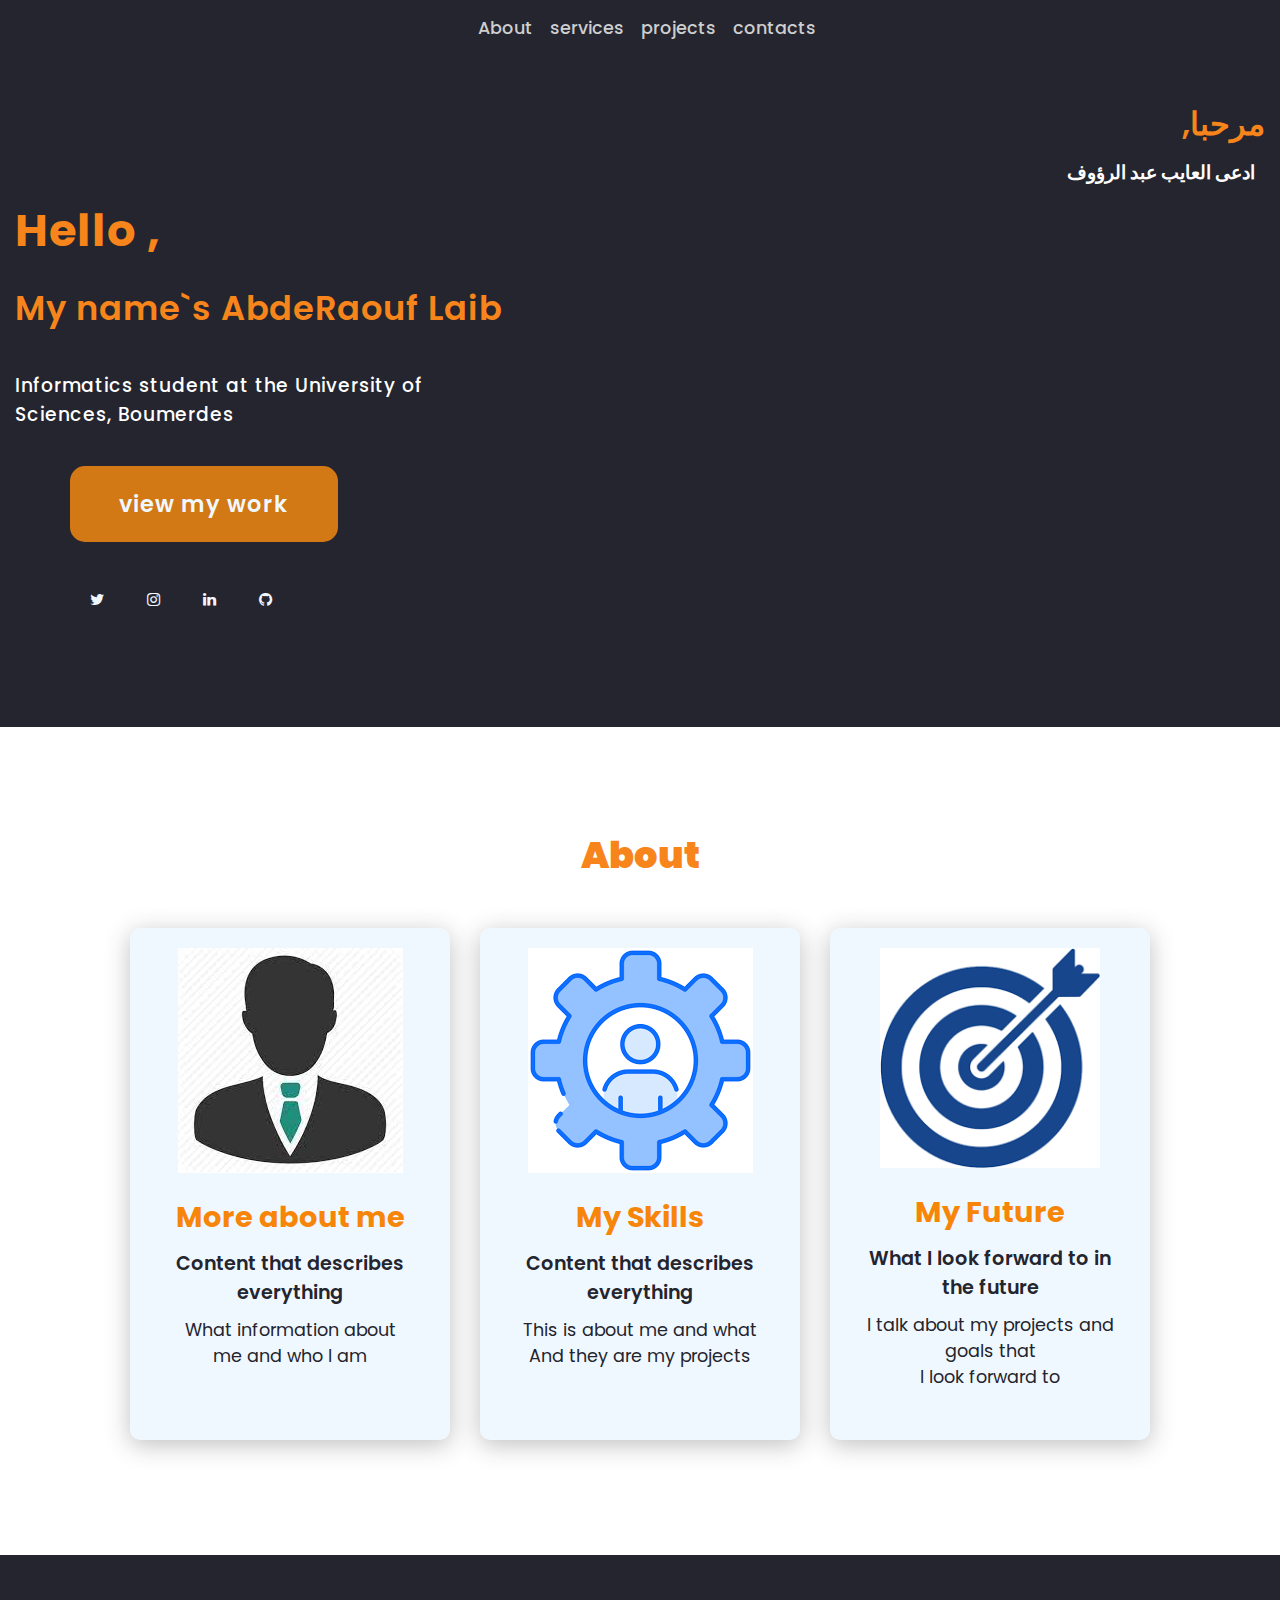
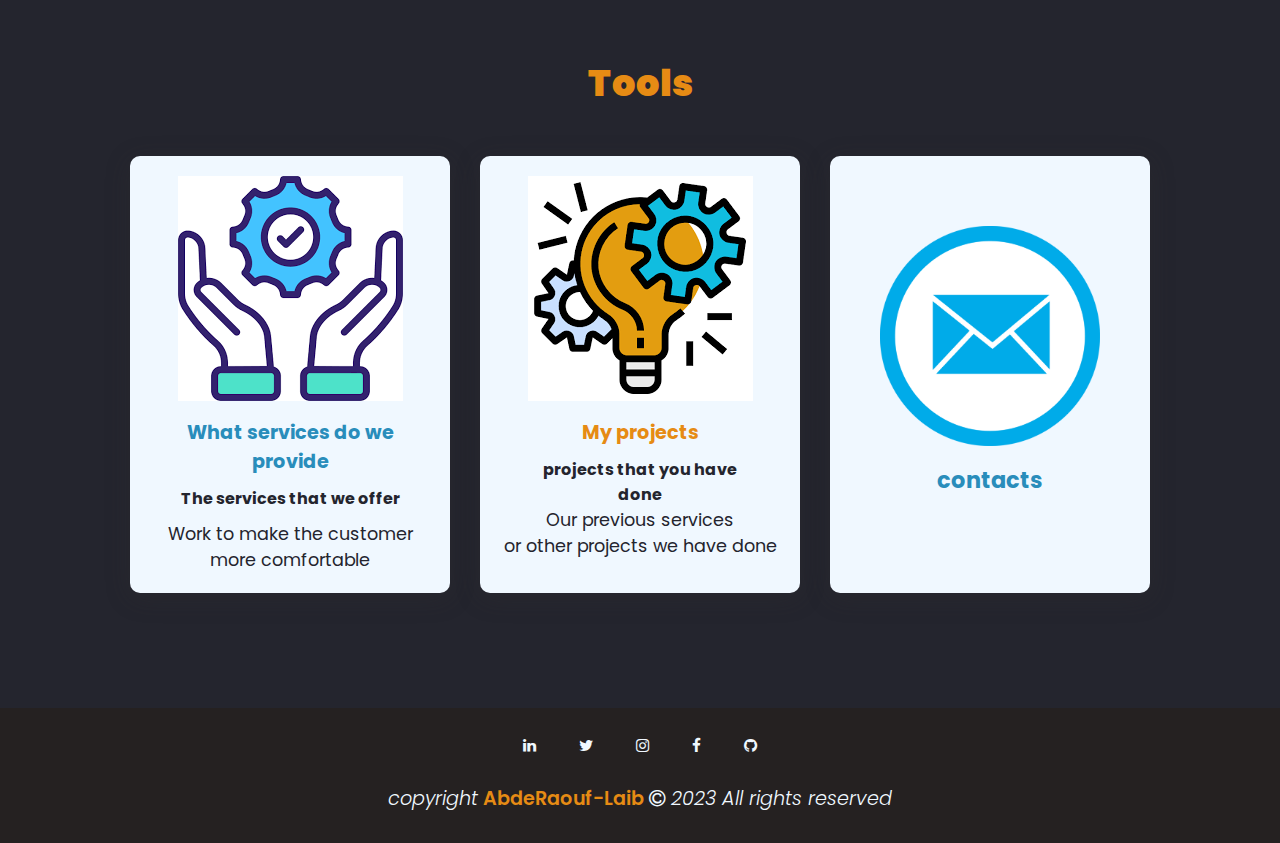
==== commit efdd9318: "add linkedIn profile and dart and flutter skills" ====
--- a/index.html
+++ b/index.html
@@ -35,7 +35,7 @@
                 <div class="social-icons">
                     <a href="https://twitter.com/laib_abderaouf" class="fa fa-twitter"></a>
                     <a href="https://www.instagram.com/sempayraouf/" class="fa fa-instagram"></a>
-                    <a href="https://www.facebook.com/profile.php?id=100063469233881" class="fa fa-facebook"></a>
+                    <a href="https://www.linkedin.com/in/laib-abderaouf/" class="fa fa-linkedin"></a>
                     <a href="https://github.com/AbdeRaouf-Laib"class="fa fa-github"></a>
                 </div>
             </div>
@@ -124,6 +124,7 @@
     </div>
      <footer>
         <div class="social-icons">
+            <a href="https://www.linkedin.com/in/laib-abderaouf/" class="fa fa-linkedin"></a>
             <a href="https://twitter.com/laib_abderaouf" class="fa fa-twitter"></a>
             <a href="https://www.instagram.com/sempayraouf/" class="fa fa-instagram"></a>
             <a href="https://www.facebook.com/profile.php?id=100063469233881" class="fa fa-facebook"></a>
--- a/assets/css/style.css
+++ b/assets/css/style.css
@@ -280,7 +280,8 @@
         padding-left: 13px;
     }
     section{
-        padding: 140px 0px 0 0px;
+        padding: 100px 15px;
+
     }
     .main{
         min-width: 0vh;
@@ -354,12 +355,14 @@
     .title-footer{
        padding-bottom: 30px;
     }
+    
     footer .social-icons{
         padding: 10px;
         font-size: 0.8em;
     }
 }
 @media (max-width:540px){
+    
     .main-btn{
         color: aliceblue;
         background-color:rgb(210, 120, 20) ;
